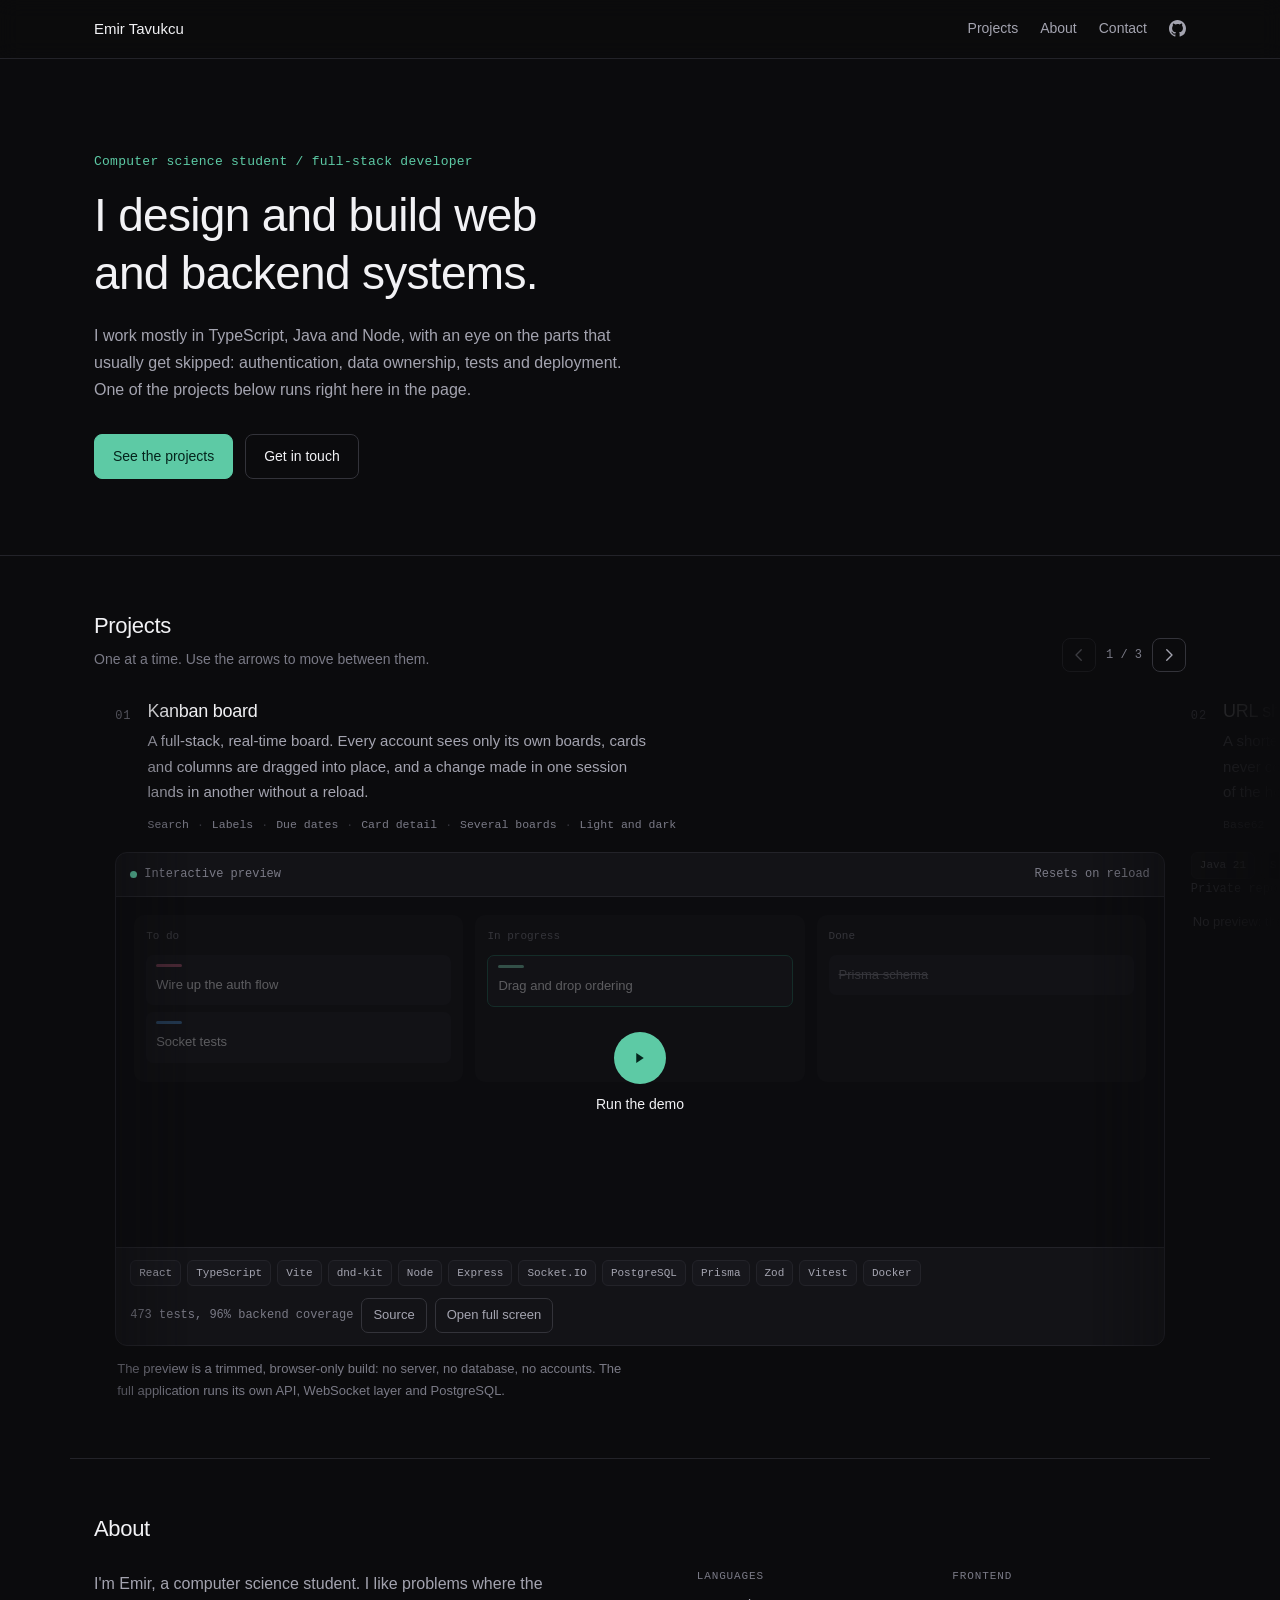
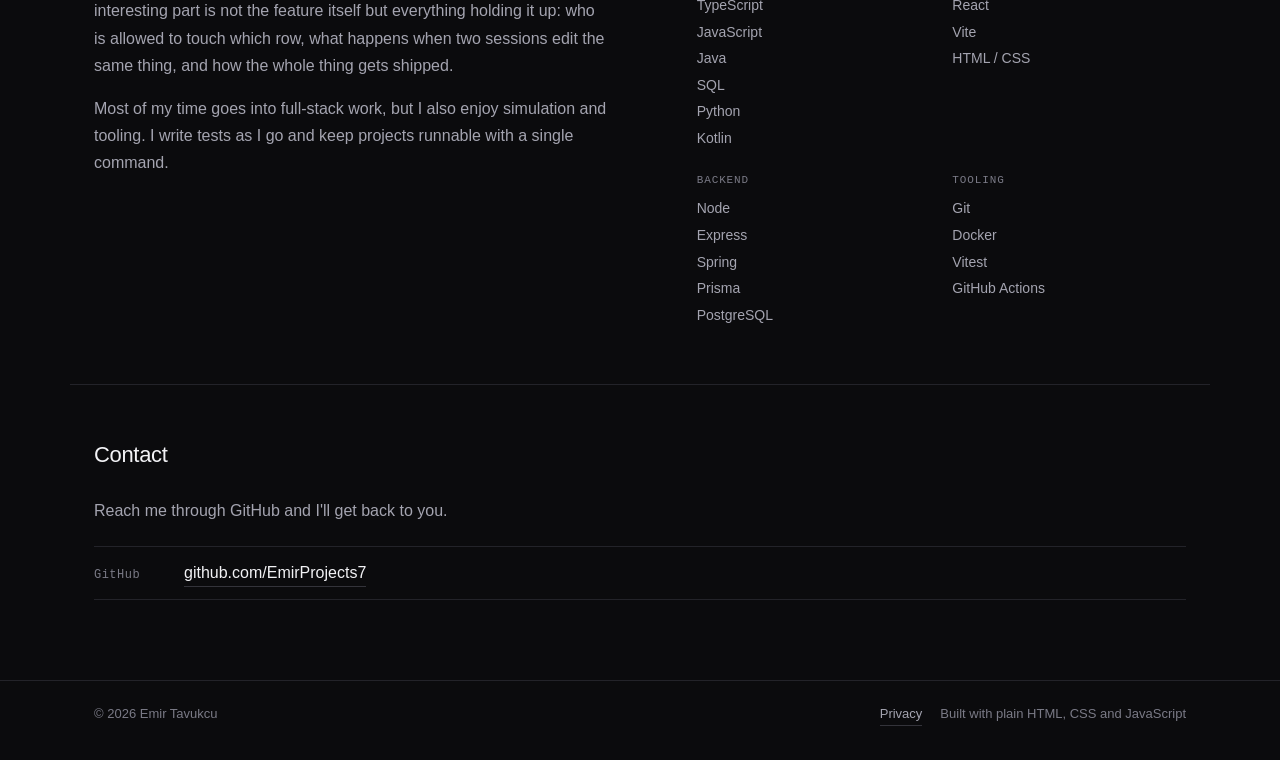
==== index.html @ f6d27134 "feat: put the kanban test figures on the panel Coverage is the kind of claim a reader can check agai" ====
<!DOCTYPE html>
<html lang="en">
<head>
<meta charset="utf-8">
<meta name="viewport" content="width=device-width, initial-scale=1">
<title>Emir Tavukcu: software developer</title>
<meta name="description" content="Computer science student and full-stack developer. Web, backend and systems work in TypeScript, Java and Node.">
<meta name="theme-color" content="#0b0b0d">
<meta property="og:title" content="Emir Tavukcu: software developer">
<meta property="og:description" content="Computer science student and full-stack developer. Projects you can try in the browser.">
<meta property="og:type" content="website">
<link rel="icon" href="data:image/svg+xml,<svg xmlns='http://www.w3.org/2000/svg' viewBox='0 0 100 100'><rect width='100' height='100' rx='20' fill='%230b0b0d'/><text y='68' x='50' text-anchor='middle' font-size='56' font-family='monospace' fill='%235dcaa5'>e</text></svg>">
<link rel="stylesheet" href="assets/css/style.css?v=19">
</head>
<body>

<a class="skip-link" href="#main">Skip to content</a>

<div class="glow" aria-hidden="true"></div>

<header class="site-header">
  <div class="wrap header-inner">
    <a class="brand" href="#top">Emir Tavukcu</a>
    <nav class="nav" aria-label="Primary">
      <a href="#projects">Projects</a>
      <a href="#about">About</a>
      <a href="#contact">Contact</a>
      <a class="nav-icon" href="https://github.com/EmirProjects7" target="_blank" rel="noopener" aria-label="GitHub profile">
        <svg viewBox="0 0 16 16" width="17" height="17" aria-hidden="true" fill="currentColor"><path d="M8 0C3.58 0 0 3.58 0 8c0 3.54 2.29 6.53 5.47 7.59.4.07.55-.17.55-.38 0-.19-.01-.82-.01-1.49-2.01.37-2.53-.49-2.69-.94-.09-.23-.48-.94-.82-1.13-.28-.15-.68-.52-.01-.53.63-.01 1.08.58 1.23.82.72 1.21 1.87.87 2.33.66.07-.52.28-.87.51-1.07-1.78-.2-3.64-.89-3.64-3.95 0-.87.31-1.59.82-2.15-.08-.2-.36-1.02.08-2.12 0 0 .67-.21 2.2.82a7.4 7.4 0 0 1 2-.27c.68 0 1.36.09 2 .27 1.53-1.04 2.2-.82 2.2-.82.44 1.1.16 1.92.08 2.12.51.56.82 1.27.82 2.15 0 3.07-1.87 3.75-3.65 3.95.29.25.54.73.54 1.48 0 1.07-.01 1.93-.01 2.2 0 .21.15.46.55.38A8.01 8.01 0 0 0 16 8c0-4.42-3.58-8-8-8Z"/></svg>
      </a>
    </nav>
  </div>
</header>

<main id="main">

  <section class="hero wrap" id="top">
    <p class="eyebrow">Computer science student / full-stack developer</p>
    <h1>I design and build web<br>and backend systems.</h1>
    <p class="lede">
      I work mostly in TypeScript, Java and Node, with an eye on the parts that
      usually get skipped: authentication, data ownership, tests and deployment.
      One of the projects below runs right here in the page.
    </p>
    <div class="hero-actions">
      <a class="btn btn-primary" href="#projects">See the projects</a>
      <a class="btn" href="#contact">Get in touch</a>
    </div>
  </section>

  <section class="section section-wide" id="projects" aria-labelledby="projects-title">
    <div class="wrap section-head deck-head">
      <div>
        <h2 id="projects-title">Projects</h2>
        <p class="section-note">One at a time. Use the arrows to move between them.</p>
      </div>
      <div class="deck-nav">
        <button class="deck-arrow" type="button" data-deck="prev" aria-label="Previous project" aria-controls="deck">
          <svg viewBox="0 0 24 24" width="18" height="18" fill="none" stroke="currentColor" stroke-width="1.8" stroke-linecap="round" stroke-linejoin="round" aria-hidden="true"><path d="M15 5 8 12l7 7"/></svg>
        </button>
        <span class="deck-count"><span data-deck-position>1</span> / <span data-deck-total>3</span></span>
        <button class="deck-arrow" type="button" data-deck="next" aria-label="Next project" aria-controls="deck">
          <svg viewBox="0 0 24 24" width="18" height="18" fill="none" stroke="currentColor" stroke-width="1.8" stroke-linecap="round" stroke-linejoin="round" aria-hidden="true"><path d="M9 5l7 7-7 7"/></svg>
        </button>
      </div>
    </div>

    <div class="deck" id="deck" tabindex="0" role="group" aria-label="Projects, one per panel">

    <article class="project" id="project-kanban">
      <header class="project-head">
        <span class="project-index">01</span>
        <div>
          <h3>Kanban board</h3>
          <p class="project-tagline">
            A full-stack, real-time board. Every account sees only its own boards,
            cards and columns are dragged into place, and a change made in one
            session lands in another without a reload.
          </p>
          <ul class="highlights">
            <li>Search</li><li>Labels</li><li>Due dates</li>
            <li>Card detail</li><li>Several boards</li><li>Light and dark</li>
          </ul>
        </div>
      </header>

      <div class="demo" data-demo data-src="demos/kanban/index.html" data-title="Kanban board demo">
        <div class="demo-bar">
          <span class="demo-status"><span class="dot"></span> Interactive preview</span>
          <span class="demo-hint">Resets on reload</span>
        </div>

        <div class="demo-stage">
          <!-- Poster: drawn in CSS, no image to download. Replaced by the iframe on play. -->
          <div class="poster" aria-hidden="true">
            <div class="poster-col">
              <span class="poster-label">To do</span>
              <span class="poster-card"><i class="tag tag-pink"></i>Wire up the auth flow</span>
              <span class="poster-card"><i class="tag tag-blue"></i>Socket tests</span>
            </div>
            <div class="poster-col">
              <span class="poster-label">In progress</span>
              <span class="poster-card is-active"><i class="tag tag-teal"></i>Drag and drop ordering</span>
            </div>
            <div class="poster-col">
              <span class="poster-label">Done</span>
              <span class="poster-card is-done">Prisma schema</span>
            </div>
          </div>

          <button class="play" type="button" data-play>
            <span class="play-icon" aria-hidden="true">
              <svg viewBox="0 0 24 24" width="18" height="18" fill="currentColor"><path d="M7 5.2 17 12 7 18.8Z"/></svg>
            </span>
            <span class="play-text">Run the demo</span>
          </button>
        </div>

        <footer class="project-foot">
          <ul class="stack" aria-label="Tech stack">
            <li>React</li><li>TypeScript</li><li>Vite</li><li>dnd-kit</li><li>Node</li><li>Express</li>
            <li>Socket.IO</li><li>PostgreSQL</li><li>Prisma</li><li>Zod</li><li>Vitest</li><li>Docker</li>
          </ul>
          <div class="links">
            <span class="measure">473 tests, 96% backend coverage</span>
            <a href="https://github.com/EmirProjects7/kanban-board-project" target="_blank" rel="noopener">Source</a>
            <a href="demos/kanban/index.html" target="_blank" rel="noopener">Open full screen</a>
          </div>
        </footer>
      </div>

      <p class="disclosure">
        The preview is a trimmed, browser-only build: no server, no database, no accounts.
        The full application runs its own API, WebSocket layer and PostgreSQL.
      </p>
    </article>

    <article class="project" id="project-shortener">
      <header class="project-head">
        <span class="project-index">02</span>
        <div>
          <h3>URL shortener</h3>
          <p class="project-tagline">
            A shortening service built around two problems: handing out short codes that
            never collide, and serving the redirect from cache so the database stays out
            of the hot path.
          </p>
          <ul class="highlights">
            <li>Base62 codes from a sequence</li><li>Redis read cache</li>
            <li>Click counters drained on a schedule</li><li>Flyway migrations</li>
          </ul>
        </div>
      </header>

      <div class="project-card">
        <ul class="stack" aria-label="Tech stack">
          <li>Java 21</li><li>Spring Boot</li><li>PostgreSQL</li><li>Redis</li>
          <li>Flyway</li><li>Gradle</li><li>JUnit 5</li><li>Docker Compose</li>
        </ul>
        <div class="links"><span class="private">Private repo</span></div>
      </div>

      <p class="disclosure">
        No preview: the service is a backend, and a redirect needs a server to answer it.
      </p>
    </article>

    <article class="project" id="project-railsim">
      <header class="project-head">
        <span class="project-index">03</span>
        <div>
          <h3>RailSim</h3>
          <p class="project-tagline">
            A longitudinal train dynamics simulator. It records telemetry as a run
            unfolds, turns it into analytics afterwards, and carries an agent layer
            driven by a language model running locally.
          </p>
          <ul class="highlights">
            <li>Telemetry recording</li><li>Run analytics</li><li>Local LLM agent layer</li>
          </ul>
        </div>
      </header>

      <div class="project-card">
        <ul class="stack" aria-label="Tech stack">
          <li>Python</li><li>uv</li><li>Simulation</li><li>Telemetry</li><li>Local LLM</li>
        </ul>
        <div class="links"><span class="private">Private repo</span></div>
      </div>

      <p class="disclosure">
        No preview: the simulation runs as a desktop process, not in a browser tab.
      </p>
    </article>

    </div>
  </section>

  <section class="section wrap" id="about" aria-labelledby="about-title">
    <div class="section-head">
      <h2 id="about-title">About</h2>
    </div>
    <div class="about-grid">
      <div class="prose">
        <p>
          I'm Emir, a computer science student. I like problems where the interesting
          part is not the feature itself but everything holding it up: who is allowed
          to touch which row, what happens when two sessions edit the same thing, and
          how the whole thing gets shipped.
        </p>
        <p>
          Most of my time goes into full-stack work, but I also enjoy simulation and
          tooling. I write tests as I go and keep projects runnable with a single command.
        </p>
      </div>
      <div class="skills">
        <div class="skill-group">
          <h3>Languages</h3>
          <ul><li>TypeScript</li><li>JavaScript</li><li>Java</li><li>SQL</li><li>Python</li><li>Kotlin</li></ul>
        </div>
        <div class="skill-group">
          <h3>Frontend</h3>
          <ul><li>React</li><li>Vite</li><li>HTML / CSS</li></ul>
        </div>
        <div class="skill-group">
          <h3>Backend</h3>
          <ul><li>Node</li><li>Express</li><li>Spring</li><li>Prisma</li><li>PostgreSQL</li></ul>
        </div>
        <div class="skill-group">
          <h3>Tooling</h3>
          <ul><li>Git</li><li>Docker</li><li>Vitest</li><li>GitHub Actions</li></ul>
        </div>
      </div>
    </div>
  </section>

  <section class="section wrap" id="contact" aria-labelledby="contact-title">
    <div class="section-head">
      <h2 id="contact-title">Contact</h2>
    </div>
    <p class="lede">Reach me through GitHub and I'll get back to you.</p>
    <ul class="contact-list">
      <li><span class="contact-key">GitHub</span><a href="https://github.com/EmirProjects7" target="_blank" rel="noopener">github.com/EmirProjects7</a></li>
    </ul>
  </section>

</main>

<footer class="site-footer">
  <div class="wrap footer-inner">
    <span>© <span data-year>2026</span> Emir Tavukcu</span>
    <span class="footer-links">
      <a href="privacy.html">Privacy</a>
      <span>Built with plain HTML, CSS and JavaScript</span>
    </span>
  </div>
</footer>

<script src="assets/js/main.js?v=19" defer></script>
</body>
</html>
---- assets/css/style.css ----
:root {
  --bg: #0b0b0d;
  --surface: #131317;
  --surface-2: #17171c;
  --raised: #1f1f26;
  --border: #232329;
  --border-strong: #33333a;
  --text: #f2f2f5;
  --text-dim: #a4a4b0;
  --text-muted: #7a7a86;
  --accent: #5dcaa5;
  --accent-dim: #0f6e56;
  --font: ui-sans-serif, -apple-system, "Segoe UI", Roboto, Helvetica, Arial, sans-serif;
  --mono: ui-monospace, SFMono-Regular, "SF Mono", Menlo, Consolas, monospace;
  --wrap: 1140px;
  --radius: 12px;
}

*, *::before, *::after { box-sizing: border-box; }

html { scroll-behavior: smooth; }
@media (prefers-reduced-motion: reduce) {
  html { scroll-behavior: auto; }
  * { transition: none !important; animation: none !important; }
}

body {
  margin: 0;
  background: var(--bg);
  color: var(--text);
  font-family: var(--font);
  font-size: 16px;
  line-height: 1.7;
  -webkit-font-smoothing: antialiased;
}

a { color: inherit; }

/* A faint lift in the surface under the pointer. Nearly colourless and low
   contrast on purpose: it should register as light in the room rather than as
   a coloured spot chasing the cursor. It sits behind everything and takes no
   clicks, so it can only ever be decoration. */

.glow {
  position: fixed; inset: 0; z-index: -1; pointer-events: none;
  opacity: 0; transition: opacity .5s ease-out;
  background:
    radial-gradient(
      120px circle at var(--glow-x, 50%) var(--glow-y, 40%),
      rgba(214, 240, 232, 0.045),
      transparent 68%
    ),
    radial-gradient(
      340px circle at var(--glow-x, 50%) var(--glow-y, 40%),
      rgba(93, 202, 165, 0.030),
      transparent 70%
    );
}
.glow.is-lit { opacity: 1; }

h1, h2, h3 { font-weight: 500; line-height: 1.25; margin: 0; letter-spacing: -0.015em; }

.wrap { width: 100%; max-width: var(--wrap); margin: 0 auto; padding: 0 24px; }

.skip-link {
  position: absolute; left: -9999px; top: 0;
  background: var(--accent); color: #04241c; padding: 10px 16px; z-index: 10;
}
.skip-link:focus { left: 12px; top: 12px; }

:focus-visible { outline: 2px solid var(--accent); outline-offset: 3px; border-radius: 4px; }

/* Header */

.site-header {
  position: sticky; top: 0; z-index: 5;
  background: rgba(11, 11, 13, 0.82);
  backdrop-filter: blur(10px);
  border-bottom: 1px solid var(--border);
}
.header-inner { display: flex; align-items: center; justify-content: space-between; height: 58px; }
.brand { font-size: 15px; font-weight: 500; text-decoration: none; }
.nav { display: flex; align-items: center; gap: 22px; }
.nav a { font-size: 14px; color: var(--text-dim); text-decoration: none; transition: color .15s; }
.nav a:hover { color: var(--text); }
.nav-icon { display: inline-flex; color: var(--text-dim); }
.nav-icon:hover { color: var(--accent); }

/* Hero */

.hero { padding: 92px 24px 76px; }
.eyebrow {
  margin: 0 0 14px; font-family: var(--mono); font-size: 13px;
  letter-spacing: 0.02em; color: var(--accent);
}
.hero h1 { font-size: clamp(30px, 5.2vw, 46px); margin-bottom: 20px; }
.lede { margin: 0; max-width: 60ch; color: var(--text-dim); font-size: 16px; }
.hero-actions { display: flex; flex-wrap: wrap; gap: 12px; margin-top: 30px; }

.btn {
  display: inline-block; padding: 10px 18px; border-radius: 8px;
  border: 1px solid var(--border-strong); color: var(--text);
  font-size: 14px; text-decoration: none; transition: border-color .15s, background .15s;
}
.btn:hover { border-color: var(--accent); }
.btn-primary { background: var(--accent); border-color: var(--accent); color: #04241c; font-weight: 500; }
.btn-primary:hover { background: #6fd8b4; border-color: #6fd8b4; }

/* Sections */

.section { padding: 56px 24px; border-top: 1px solid var(--border); }
.section-head { margin-bottom: 28px; }
.section-head h2 { font-size: 22px; }
.section-note { margin: 8px 0 0; color: var(--text-muted); font-size: 14px; max-width: 60ch; }

/* Projects, one panel at a time */

.deck-head { display: flex; align-items: flex-end; justify-content: space-between; gap: 20px; }
.deck-nav { display: flex; align-items: center; gap: 10px; flex-shrink: 0; }
.deck-count { font-family: var(--mono); font-size: 12px; color: var(--text-muted); }
.deck-arrow {
  display: grid; place-items: center; width: 34px; height: 34px;
  background: transparent; color: var(--text-dim);
  border: 1px solid var(--border-strong); border-radius: 8px; cursor: pointer;
  transition: color .15s, border-color .15s, opacity .15s;
}
.deck-arrow:hover:not(:disabled) { color: var(--text); border-color: var(--accent); }
.deck-arrow:disabled { opacity: 0.32; cursor: default; }

/* The neighbours stay on screen, dimmed, so it reads as a row you are standing
   in the middle of. The row scrolls on its own for touch and trackpad; the
   arrows and a click on a neighbour are shortcuts on top of that. */

/* The row runs the full width of the window while the middle panel keeps the
   width the rest of the page uses. That way the neighbours get the space either
   side of the text column instead of taking it from the panel in the middle. */

.section-wide { padding-inline: 0; }

.deck {
  --panel: min(1092px, 82vw);

  display: flex; gap: 26px; align-items: stretch;
  padding-inline: calc((100% - var(--panel)) / 2);
  overflow-x: auto; overscroll-behavior-x: contain;
  scrollbar-width: none;

  /* Cut off by a fade rather than by an edge, so a neighbour is readable where
     it meets the middle panel and has thinned to nothing by the time it reaches
     the side of the window. */
  -webkit-mask-image: linear-gradient(to right, transparent 0, #000 15%, #000 85%, transparent 100%);
  mask-image: linear-gradient(to right, transparent 0, #000 15%, #000 85%, transparent 100%);
}
.deck::-webkit-scrollbar { display: none; }

/* A panel is sized off the viewport so a whole project, heading and footnote
   included, lands on screen at once. Everything inside it shares that height,
   and the demo takes whatever the text leaves. */

.project {
  flex: 0 0 var(--panel);
  display: flex; flex-direction: column;
  /* A floor rather than a fixed height: the panel still fills the window on a
     normal screen, but a crowded footer pushes it taller instead of spilling
     out of a box that cannot grow. */
  min-height: clamp(420px, 78vh, 820px);
  opacity: 0.4; cursor: pointer;
  transition: opacity .25s;
}
.project.is-active { opacity: 1; cursor: default; }

/* A dimmed panel is a target, not a control surface: swallow what is inside it
   so one click brings it to the middle instead of pressing something on it. */
.project:not(.is-active) * { pointer-events: none; }

/* Project */

.project-head { display: flex; gap: 16px; margin-bottom: 18px; }
.project-index {
  font-family: var(--mono); font-size: 12px; color: var(--text-muted);
  padding-top: 6px; letter-spacing: 0.08em;
}
.project-head h3 { font-size: 18px; }
.project-tagline { margin: 6px 0 0; color: var(--text-dim); font-size: 15px; max-width: 62ch; }

/* What the project can do, in the fewest words that still mean something. Kept
   on one line where it fits, so it costs the panel almost no height. */

.highlights {
  display: flex; flex-wrap: wrap; align-items: baseline;
  list-style: none; margin: 10px 0 0; padding: 0;
  font-family: var(--mono); font-size: 11.5px; color: var(--text-muted);
}
.highlights li + li::before { content: "·"; margin: 0 8px; color: var(--border-strong); }

.demo {
  flex: 1; min-height: 0;
  display: flex; flex-direction: column;
  background: var(--surface); border: 1px solid var(--border);
  border-radius: var(--radius); overflow: hidden;
}
.demo-bar {
  display: flex; align-items: center; justify-content: space-between;
  padding: 11px 14px; border-bottom: 1px solid var(--border);
  font-family: var(--mono); font-size: 12px; color: var(--text-muted);
}
.demo-status { display: inline-flex; align-items: center; gap: 7px; }
.dot { width: 7px; height: 7px; border-radius: 50%; background: var(--accent); display: inline-block; }

.demo-reset {
  font-family: var(--mono); font-size: 12px; color: var(--text-dim);
  background: transparent; border: 1px solid var(--border-strong);
  border-radius: 6px; padding: 3px 10px; cursor: pointer;
  transition: color .15s, border-color .15s;
}
.demo-reset:hover { color: var(--text); border-color: var(--accent); }

.demo-stage { position: relative; flex: 1; min-height: 0; background: #0f0f12; }
.demo-stage iframe { display: block; width: 100%; height: 100%; border: 0; background: #0f0f12; }

/* Poster: a CSS drawing of the demo, shown until the user presses play */

.poster {
  display: grid; grid-template-columns: repeat(3, minmax(0, 1fr));
  gap: 12px; padding: 18px; filter: saturate(0.7);
  height: 100%; align-content: start; overflow: hidden;
}
.poster-col { background: var(--surface-2); border-radius: 10px; padding: 12px; }
.poster-label {
  display: block; font-family: var(--mono); font-size: 11px;
  color: var(--text-muted); margin-bottom: 10px;
}
.poster-card {
  display: block; background: var(--raised); border-radius: 7px;
  padding: 9px 10px; font-size: 13px; color: #e3e3e8; margin-bottom: 7px;
}
.poster-card.is-active { border: 1px solid var(--accent-dim); }
.poster-card.is-done { color: var(--text-muted); text-decoration: line-through; }
.tag { display: block; width: 26px; height: 3px; border-radius: 2px; margin-bottom: 7px; }
.tag-pink { background: #d4537e; }
.tag-blue { background: #378add; }
.tag-teal { background: var(--accent); }

.play {
  position: absolute; inset: 0; width: 100%;
  display: flex; flex-direction: column; align-items: center; justify-content: center; gap: 12px;
  background: rgba(11, 11, 13, 0.62);
  border: 0; cursor: pointer; color: var(--text);
  font-family: inherit; font-size: 14px;
  transition: background .15s;
}
.play:hover { background: rgba(11, 11, 13, 0.48); }
.play-icon {
  display: grid; place-items: center; width: 52px; height: 52px;
  border-radius: 50%; background: var(--accent); color: #04241c;
}
.play:hover .play-icon { background: #6fd8b4; }
.play-text { font-weight: 500; }

.project-foot {
  display: flex; flex-wrap: wrap; align-items: center; justify-content: space-between;
  gap: 12px; padding: 12px 14px; border-top: 1px solid var(--border);
}
.stack { display: flex; flex-wrap: wrap; gap: 6px; list-style: none; margin: 0; padding: 0; }
.stack li {
  font-family: var(--mono); font-size: 11px; color: var(--text-dim);
  background: var(--surface-2); border: 1px solid var(--border);
  border-radius: 6px; padding: 3px 8px;
}
.links { display: flex; gap: 8px; }
.links a {
  font-size: 13px; text-decoration: none; color: var(--text-dim);
  border: 1px solid var(--border-strong); border-radius: 7px; padding: 5px 11px;
  transition: color .15s, border-color .15s;
}
.links a:hover { color: var(--text); border-color: var(--accent); }
.private { font-family: var(--mono); font-size: 12px; color: var(--text-muted); }
.measure { font-family: var(--mono); font-size: 12px; color: var(--text-muted); align-self: center; }

.disclosure { margin: 12px 2px 0; font-size: 13px; color: var(--text-muted); max-width: 70ch; }
.more-soon { margin: 40px 0 0; font-size: 14px; color: var(--text-muted); }

/* About */

.about-grid { display: grid; grid-template-columns: minmax(0, 1.15fr) minmax(0, 1fr); gap: 40px; }
.prose p { margin: 0 0 16px; color: var(--text-dim); max-width: 58ch; }
.prose p:last-child { margin-bottom: 0; }
.skills { display: grid; grid-template-columns: repeat(2, minmax(0, 1fr)); gap: 22px; }
.skill-group h3 {
  font-family: var(--mono); font-size: 11px; letter-spacing: 0.08em;
  text-transform: uppercase; color: var(--text-muted); margin-bottom: 8px;
}
.skill-group ul { list-style: none; margin: 0; padding: 0; }
.skill-group li { font-size: 14px; color: var(--text-dim); line-height: 1.9; }

/* Contact */

.contact-list { list-style: none; margin: 22px 0 0; padding: 0; }
.contact-list li {
  display: flex; gap: 16px; align-items: baseline;
  padding: 12px 0; border-top: 1px solid var(--border);
}
.contact-list li:last-child { border-bottom: 1px solid var(--border); }
.contact-key {
  font-family: var(--mono); font-size: 12px; color: var(--text-muted);
  min-width: 74px; letter-spacing: 0.04em;
}
.contact-list a { color: var(--text); text-decoration: none; border-bottom: 1px solid var(--border-strong); }
.contact-list a:hover { border-color: var(--accent); color: var(--accent); }

/* Privacy page */

.legal { border-top: 0; }
.legal h1 { font-size: 26px; margin-bottom: 22px; }
.legal p { max-width: 68ch; color: var(--text-dim); margin: 0 0 18px; }
.legal a { color: var(--text); text-decoration: none; border-bottom: 1px solid var(--border-strong); }
.legal a:hover { color: var(--accent); border-color: var(--accent); }
.legal .btn { border-bottom-width: 1px; }
.legal .btn:hover { color: var(--text); }

/* Footer */

.footer-links { display: flex; flex-wrap: wrap; gap: 18px; align-items: baseline; }
.footer-links a { color: var(--text-dim); text-decoration: none; border-bottom: 1px solid var(--border-strong); }
.footer-links a:hover { color: var(--accent); border-color: var(--accent); }

.site-footer { border-top: 1px solid var(--border); margin-top: 24px; }
.footer-inner {
  display: flex; flex-wrap: wrap; gap: 8px; justify-content: space-between;
  padding-top: 22px; padding-bottom: 34px;
  font-size: 13px; color: var(--text-muted);
}

@media (max-width: 720px) {
  .hero { padding-top: 64px; padding-bottom: 56px; }
  .nav { gap: 16px; }
  .nav a { font-size: 13px; }
  .about-grid { grid-template-columns: minmax(0, 1fr); gap: 30px; }
  .poster { grid-template-columns: minmax(0, 1fr); }
  .poster-col:nth-child(n + 3) { display: none; }
  .demo-stage iframe { height: 560px; }
  .project-foot { flex-direction: column; align-items: flex-start; }
}
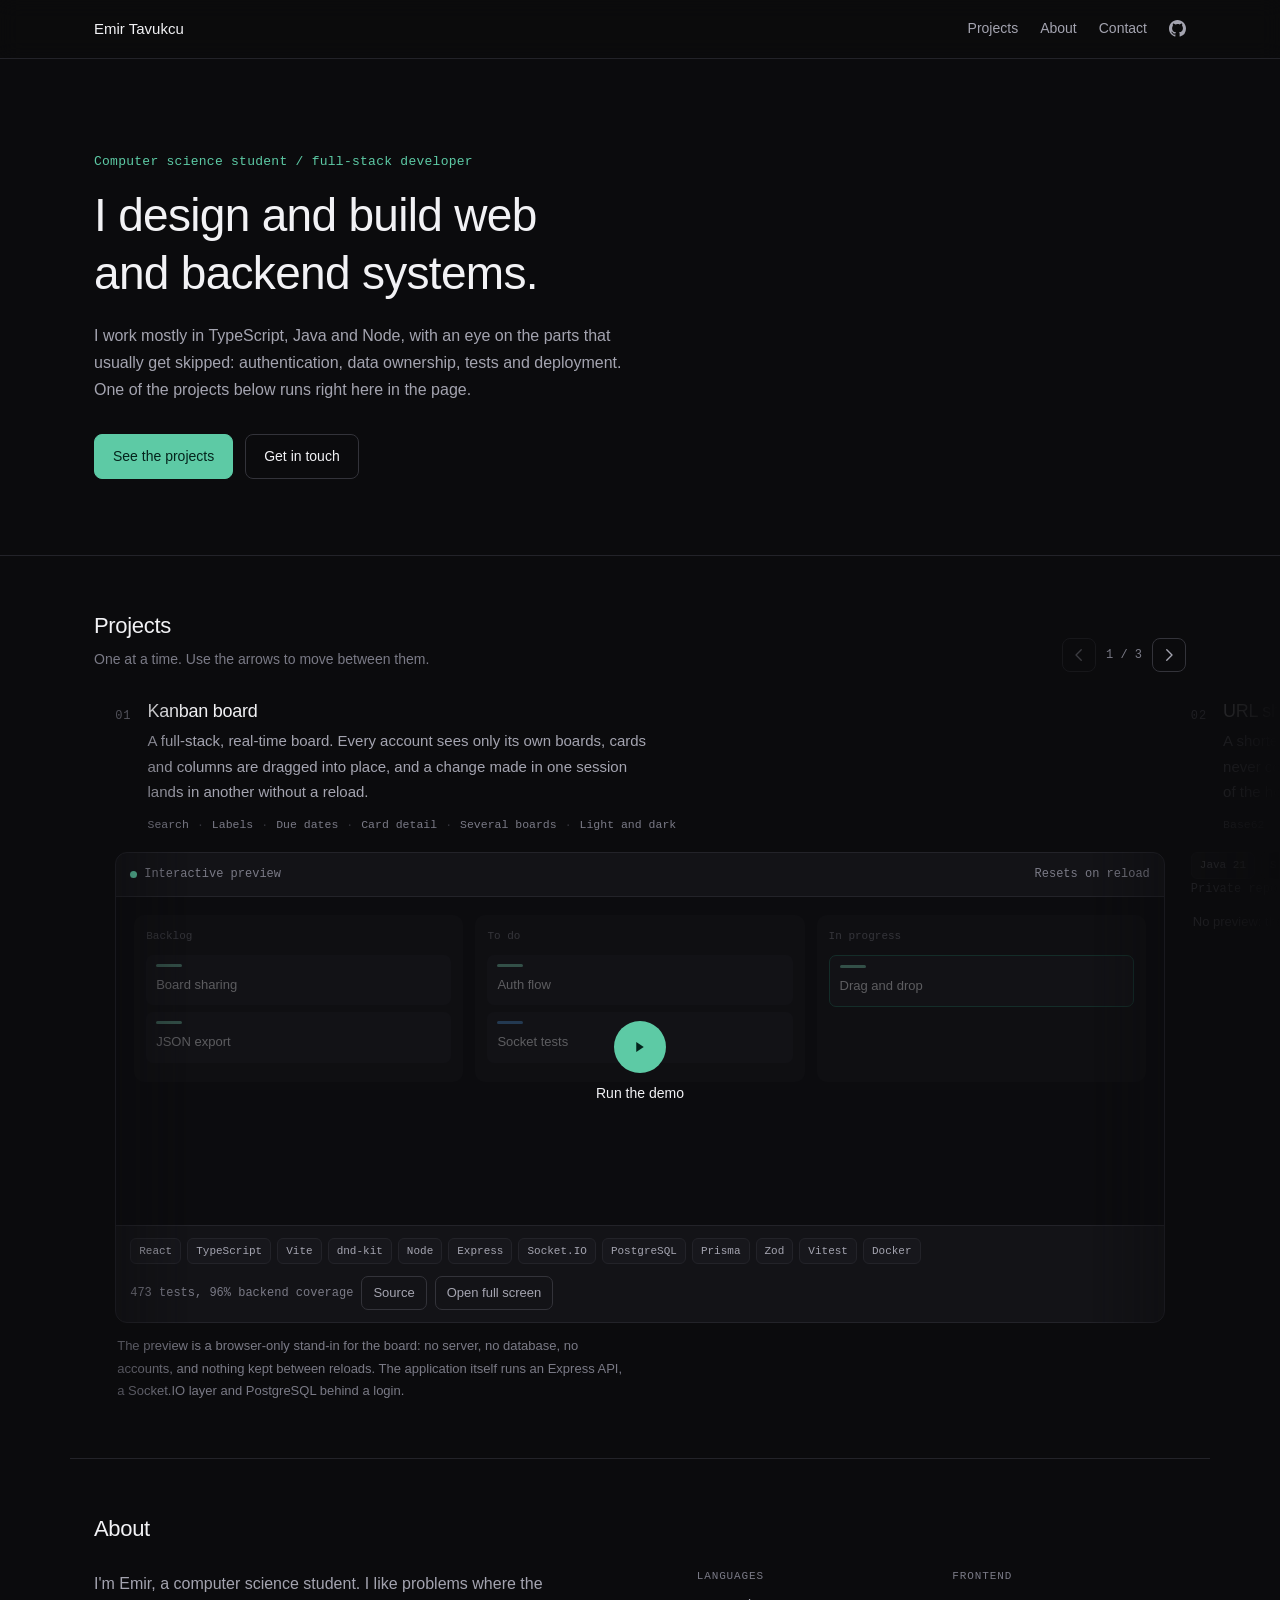
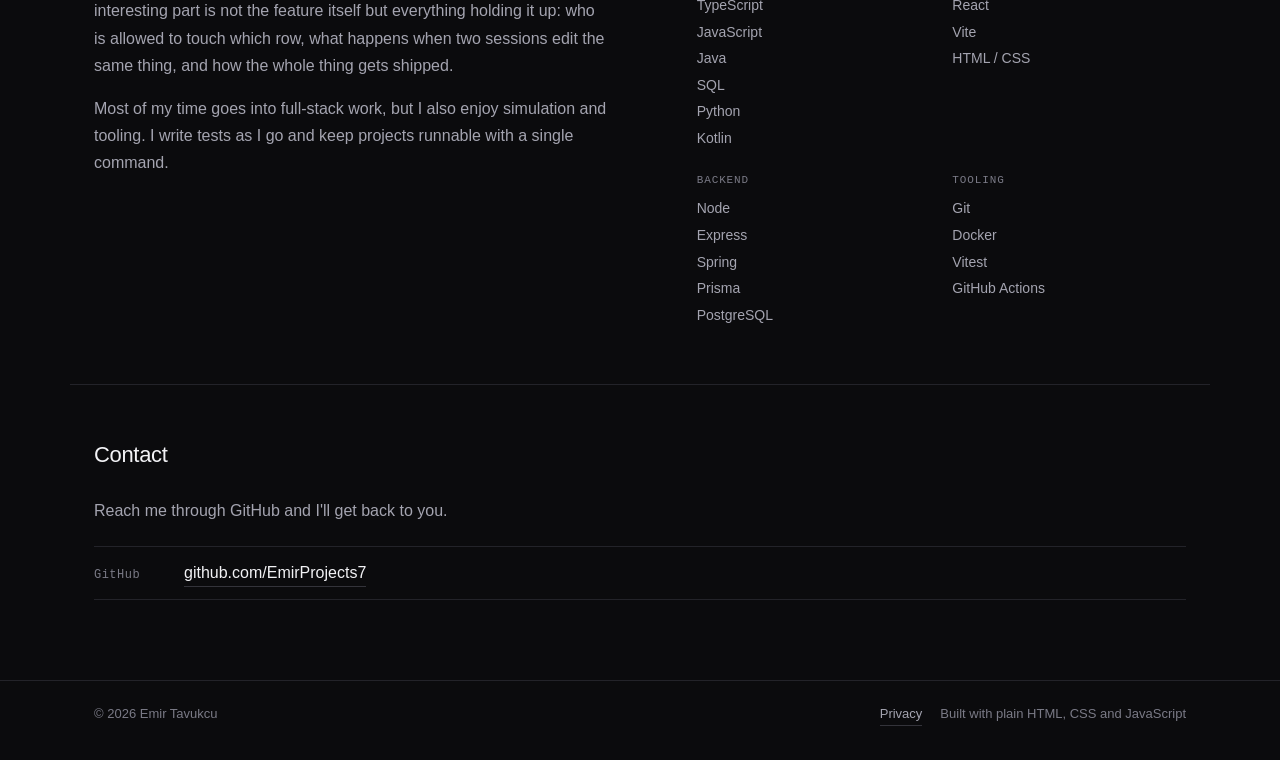
==== commit 08821623: "feat: make the still frame match the board behind it The poster showed columns the preview does not " ====
--- a/index.html
+++ b/index.html
@@ -10,7 +10,7 @@
 <meta property="og:description" content="Computer science student and full-stack developer. Projects you can try in the browser.">
 <meta property="og:type" content="website">
 <link rel="icon" href="data:image/svg+xml,<svg xmlns='http://www.w3.org/2000/svg' viewBox='0 0 100 100'><rect width='100' height='100' rx='20' fill='%230b0b0d'/><text y='68' x='50' text-anchor='middle' font-size='56' font-family='monospace' fill='%235dcaa5'>e</text></svg>">
-<link rel="stylesheet" href="assets/css/style.css?v=19">
+<link rel="stylesheet" href="assets/css/style.css?v=20">
 </head>
 <body>
 
@@ -94,17 +94,18 @@
           <!-- Poster: drawn in CSS, no image to download. Replaced by the iframe on play. -->
           <div class="poster" aria-hidden="true">
             <div class="poster-col">
+              <span class="poster-label">Backlog</span>
+              <span class="poster-card"><i class="tag tag-teal"></i>Board sharing</span>
+              <span class="poster-card"><i class="tag tag-teal"></i>JSON export</span>
+            </div>
+            <div class="poster-col">
               <span class="poster-label">To do</span>
-              <span class="poster-card"><i class="tag tag-pink"></i>Wire up the auth flow</span>
+              <span class="poster-card"><i class="tag tag-teal"></i>Auth flow</span>
               <span class="poster-card"><i class="tag tag-blue"></i>Socket tests</span>
             </div>
             <div class="poster-col">
               <span class="poster-label">In progress</span>
-              <span class="poster-card is-active"><i class="tag tag-teal"></i>Drag and drop ordering</span>
-            </div>
-            <div class="poster-col">
-              <span class="poster-label">Done</span>
-              <span class="poster-card is-done">Prisma schema</span>
+              <span class="poster-card is-active"><i class="tag tag-teal"></i>Drag and drop</span>
             </div>
           </div>
 
@@ -130,8 +131,9 @@
       </div>
 
       <p class="disclosure">
-        The preview is a trimmed, browser-only build: no server, no database, no accounts.
-        The full application runs its own API, WebSocket layer and PostgreSQL.
+        The preview is a browser-only stand-in for the board: no server, no database,
+        no accounts, and nothing kept between reloads. The application itself runs an
+        Express API, a Socket.IO layer and PostgreSQL behind a login.
       </p>
     </article>
 
@@ -256,6 +258,6 @@
   </div>
 </footer>
 
-<script src="assets/js/main.js?v=19" defer></script>
+<script src="assets/js/main.js?v=20" defer></script>
 </body>
 </html>
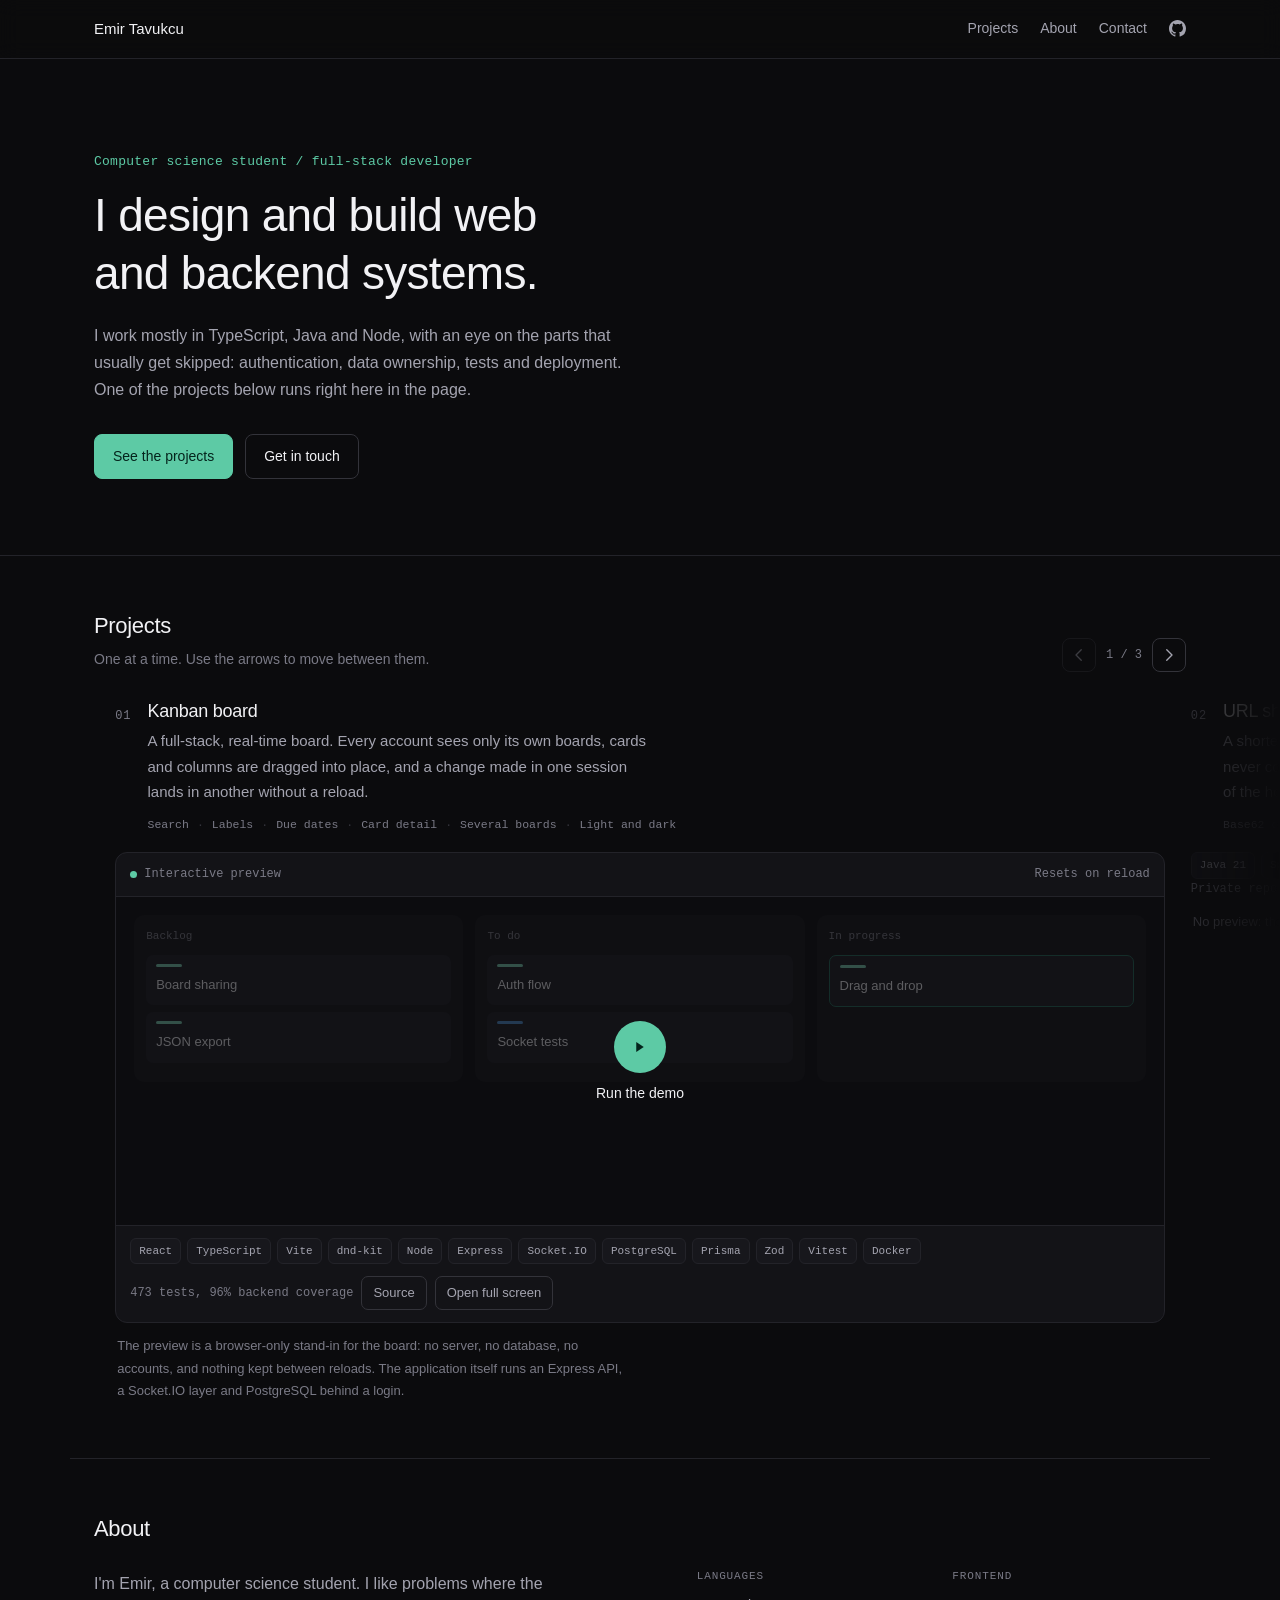
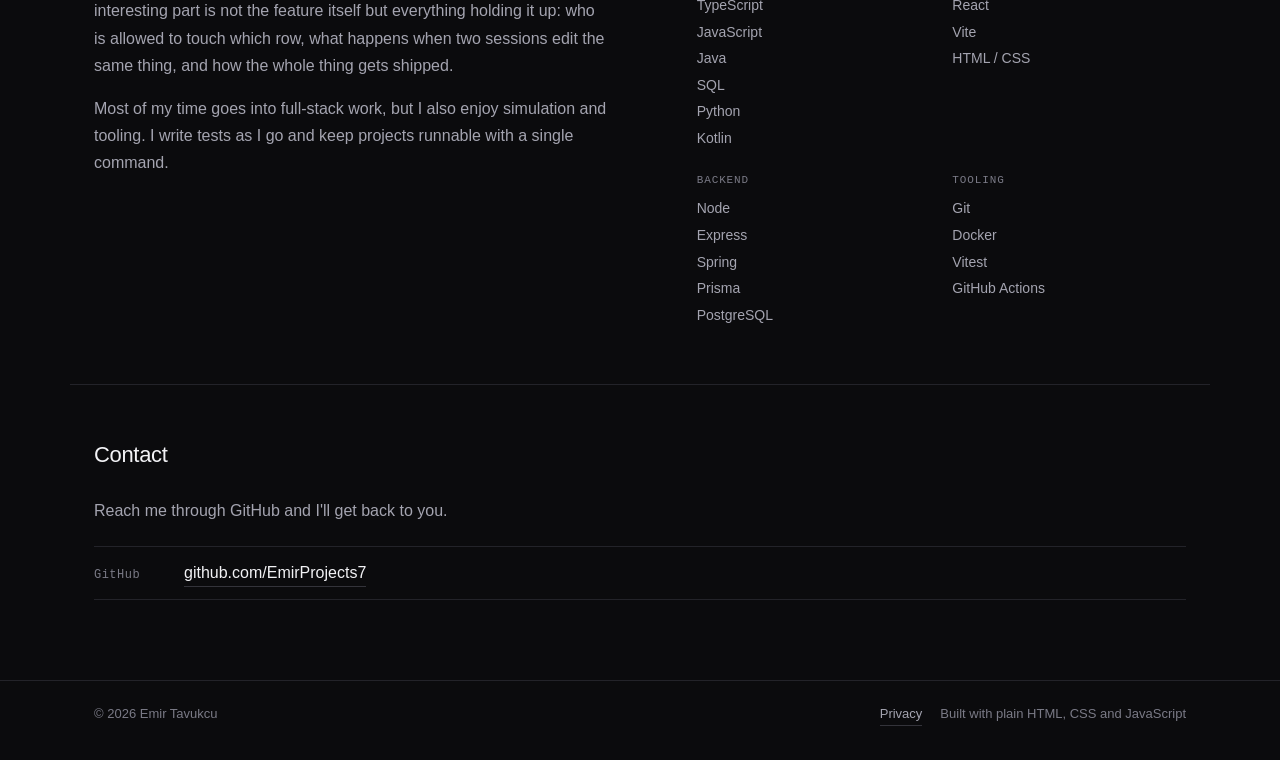
==== commit f712733f: "fix: stop the edge fade from dimming the middle panel The fade ran to a fixed 15% of the row, which " ====
--- a/index.html
+++ b/index.html
@@ -10,7 +10,7 @@
 <meta property="og:description" content="Computer science student and full-stack developer. Projects you can try in the browser.">
 <meta property="og:type" content="website">
 <link rel="icon" href="data:image/svg+xml,<svg xmlns='http://www.w3.org/2000/svg' viewBox='0 0 100 100'><rect width='100' height='100' rx='20' fill='%230b0b0d'/><text y='68' x='50' text-anchor='middle' font-size='56' font-family='monospace' fill='%235dcaa5'>e</text></svg>">
-<link rel="stylesheet" href="assets/css/style.css?v=20">
+<link rel="stylesheet" href="assets/css/style.css?v=21">
 </head>
 <body>
 
@@ -258,6 +258,6 @@
   </div>
 </footer>
 
-<script src="assets/js/main.js?v=20" defer></script>
+<script src="assets/js/main.js?v=21" defer></script>
 </body>
 </html>
--- a/assets/css/style.css
+++ b/assets/css/style.css
@@ -145,11 +145,12 @@
   overflow-x: auto; overscroll-behavior-x: contain;
   scrollbar-width: none;
 
-  /* Cut off by a fade rather than by an edge, so a neighbour is readable where
-     it meets the middle panel and has thinned to nothing by the time it reaches
-     the side of the window. */
-  -webkit-mask-image: linear-gradient(to right, transparent 0, #000 15%, #000 85%, transparent 100%);
-  mask-image: linear-gradient(to right, transparent 0, #000 15%, #000 85%, transparent 100%);
+  /* The fade covers the margins and stops exactly where the middle panel starts,
+     so a neighbour thins out towards the window edge while the panel in the
+     middle is never dimmed by it. */
+  --fade: calc((100% - var(--panel)) / 2);
+  -webkit-mask-image: linear-gradient(to right, transparent 0, #000 var(--fade), #000 calc(100% - var(--fade)), transparent 100%);
+  mask-image: linear-gradient(to right, transparent 0, #000 var(--fade), #000 calc(100% - var(--fade)), transparent 100%);
 }
 .deck::-webkit-scrollbar { display: none; }
 
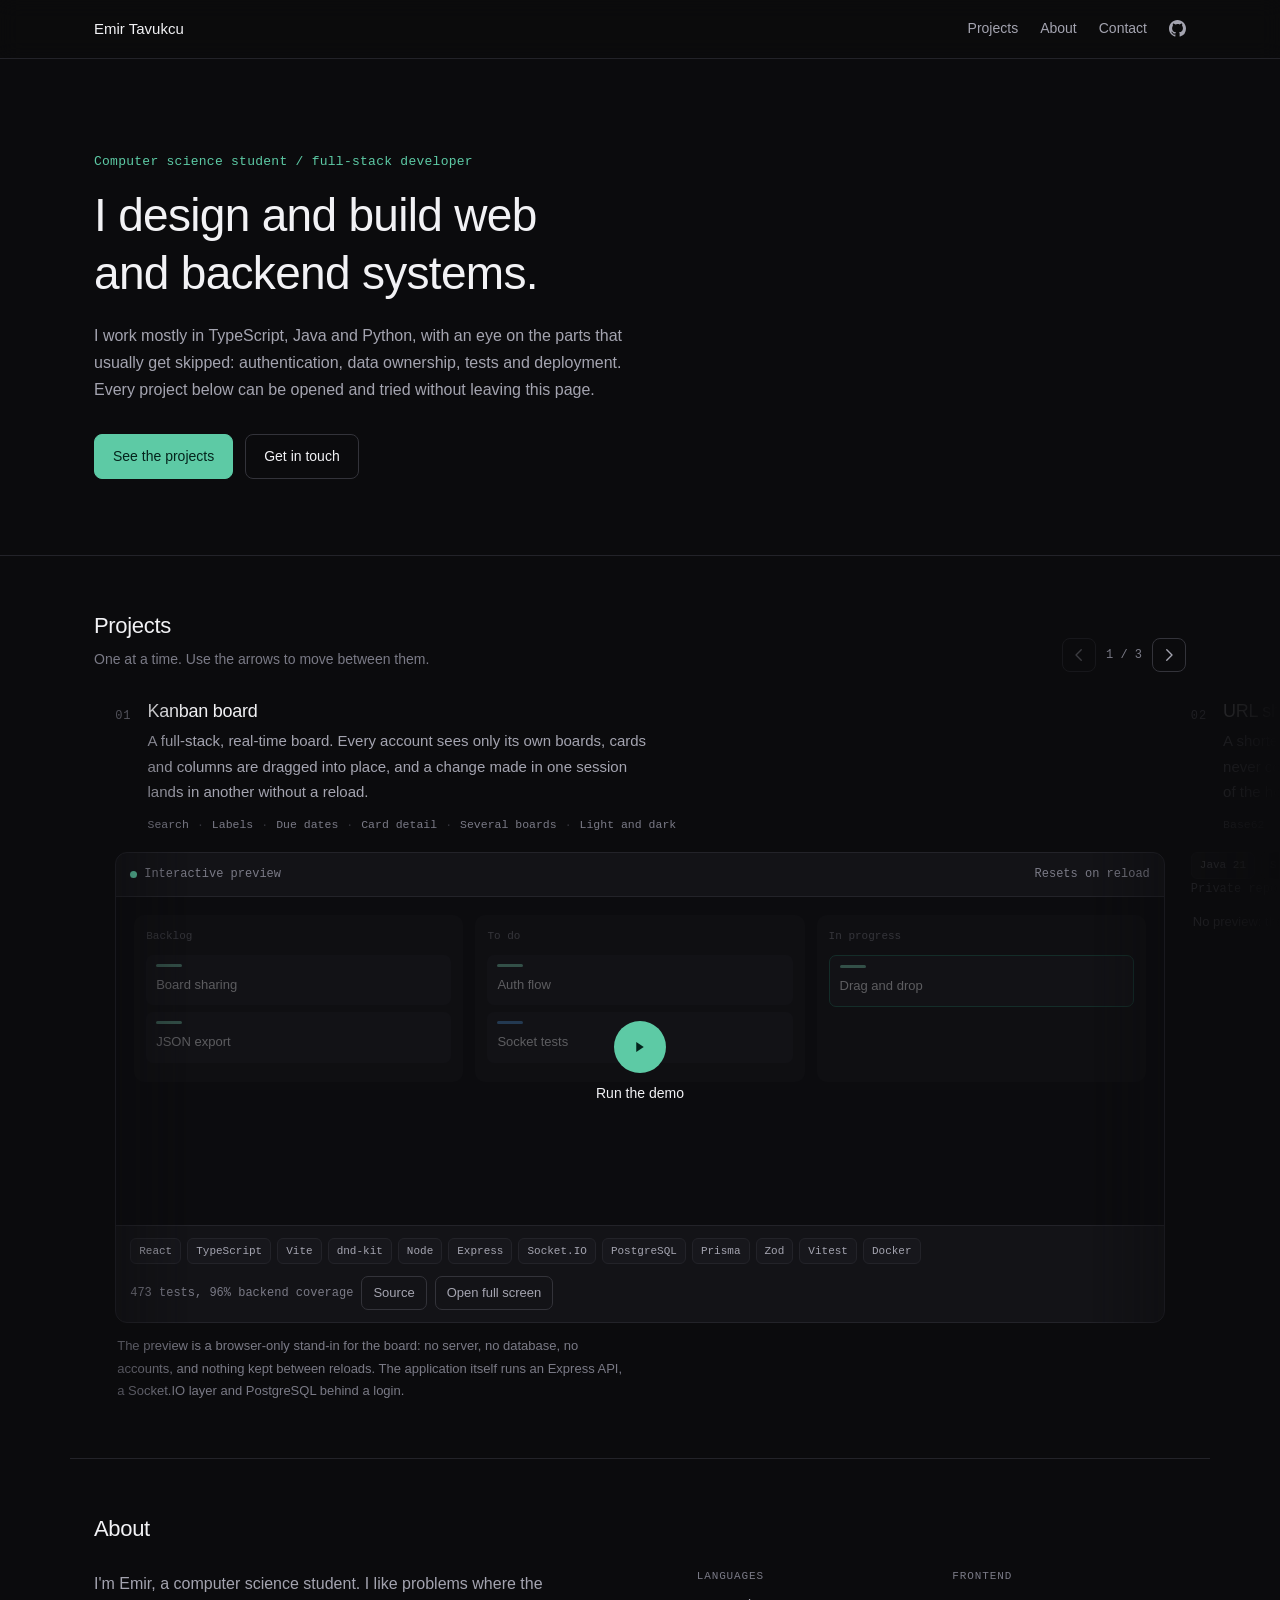
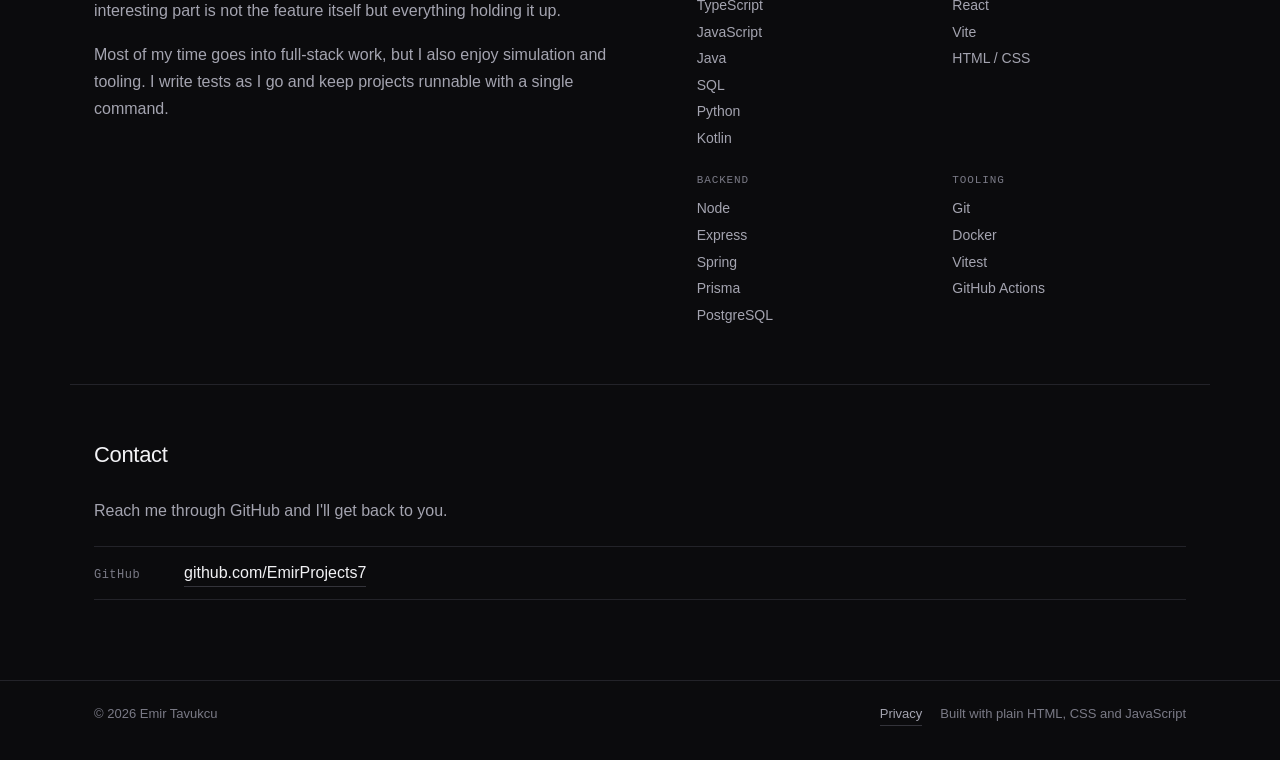
==== commit 8f101456: "fix: pin the pointer light to the cursor and let it fall on the page Easing the light towards the po" ====
--- a/index.html
+++ b/index.html
@@ -4,7 +4,7 @@
 <meta charset="utf-8">
 <meta name="viewport" content="width=device-width, initial-scale=1">
 <title>Emir Tavukcu: software developer</title>
-<meta name="description" content="Computer science student and full-stack developer. Web, backend and systems work in TypeScript, Java and Node.">
+<meta name="description" content="Computer science student and full-stack developer. Web, backend and systems work in TypeScript, Java and Python.">
 <meta name="theme-color" content="#0b0b0d">
 <meta property="og:title" content="Emir Tavukcu: software developer">
 <meta property="og:description" content="Computer science student and full-stack developer. Projects you can try in the browser.">
@@ -38,9 +38,9 @@
     <p class="eyebrow">Computer science student / full-stack developer</p>
     <h1>I design and build web<br>and backend systems.</h1>
     <p class="lede">
-      I work mostly in TypeScript, Java and Node, with an eye on the parts that
+      I work mostly in TypeScript, Java and Python, with an eye on the parts that
       usually get skipped: authentication, data ownership, tests and deployment.
-      One of the projects below runs right here in the page.
+      Every project below can be opened and tried without leaving this page.
     </p>
     <div class="hero-actions">
       <a class="btn btn-primary" href="#projects">See the projects</a>
@@ -206,9 +206,7 @@
       <div class="prose">
         <p>
           I'm Emir, a computer science student. I like problems where the interesting
-          part is not the feature itself but everything holding it up: who is allowed
-          to touch which row, what happens when two sessions edit the same thing, and
-          how the whole thing gets shipped.
+          part is not the feature itself but everything holding it up.
         </p>
         <p>
           Most of my time goes into full-stack work, but I also enjoy simulation and
--- a/assets/css/style.css
+++ b/assets/css/style.css
@@ -36,13 +36,16 @@
 
 a { color: inherit; }
 
-/* A faint lift in the surface under the pointer. Nearly colourless and low
-   contrast on purpose: it should register as light in the room rather than as
-   a coloured spot chasing the cursor. It sits behind everything and takes no
-   clicks, so it can only ever be decoration. */
+/* A faint lift under the pointer. Nearly colourless and low contrast on
+   purpose: it should register as light in the room rather than as a coloured
+   spot chasing the cursor. It lies over the page rather than behind it, so the
+   light falls on the text and the panels too instead of stopping at the first
+   opaque surface, and it screens rather than paints, so it can only ever
+   lighten what is already there. It takes no clicks either way. */
 
 .glow {
-  position: fixed; inset: 0; z-index: -1; pointer-events: none;
+  position: fixed; inset: 0; z-index: 4; pointer-events: none;
+  mix-blend-mode: screen;
   opacity: 0; transition: opacity .5s ease-out;
   background:
     radial-gradient(
@@ -145,12 +148,11 @@
   overflow-x: auto; overscroll-behavior-x: contain;
   scrollbar-width: none;
 
-  /* The fade covers the margins and stops exactly where the middle panel starts,
-     so a neighbour thins out towards the window edge while the panel in the
-     middle is never dimmed by it. */
-  --fade: calc((100% - var(--panel)) / 2);
-  -webkit-mask-image: linear-gradient(to right, transparent 0, #000 var(--fade), #000 calc(100% - var(--fade)), transparent 100%);
-  mask-image: linear-gradient(to right, transparent 0, #000 var(--fade), #000 calc(100% - var(--fade)), transparent 100%);
+  /* Cut off by a fade rather than by an edge, so a neighbour is readable where
+     it meets the middle panel and has thinned to nothing by the time it reaches
+     the side of the window. */
+  -webkit-mask-image: linear-gradient(to right, transparent 0, #000 15%, #000 85%, transparent 100%);
+  mask-image: linear-gradient(to right, transparent 0, #000 15%, #000 85%, transparent 100%);
 }
 .deck::-webkit-scrollbar { display: none; }
 
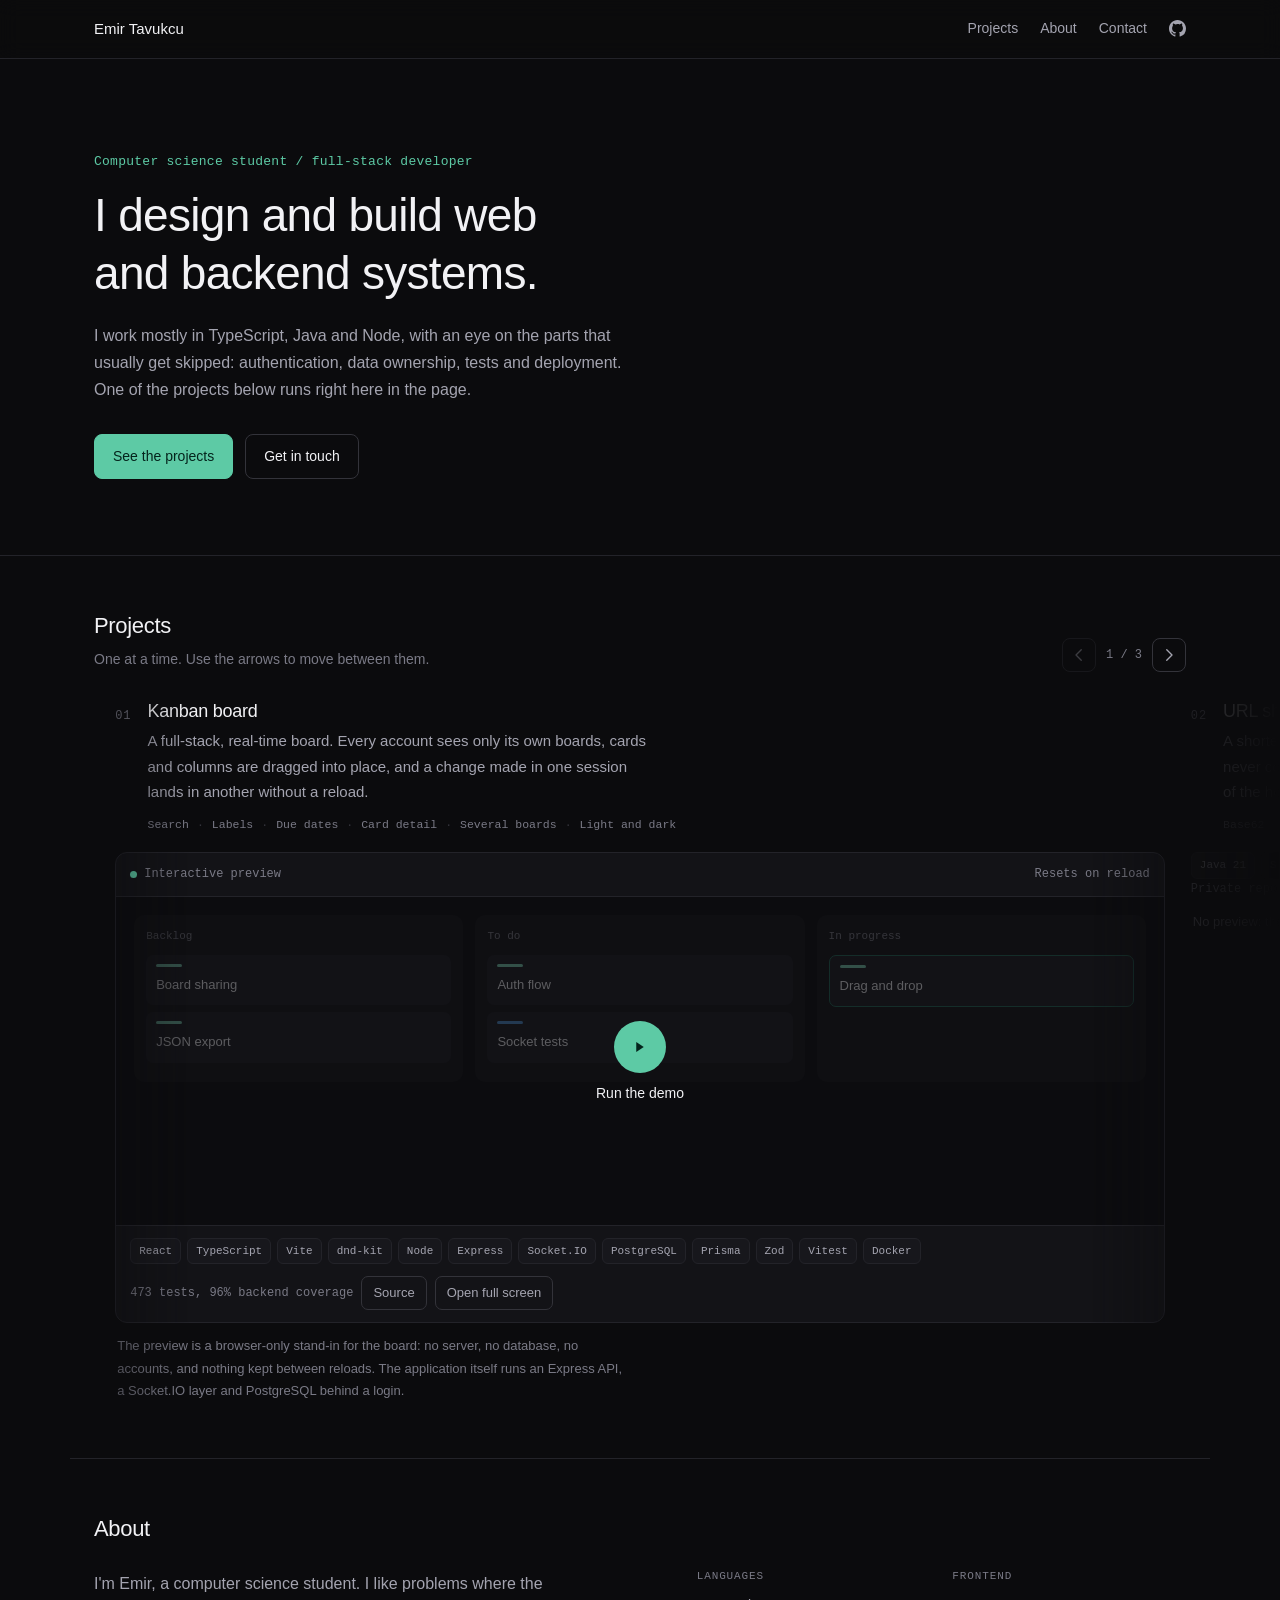
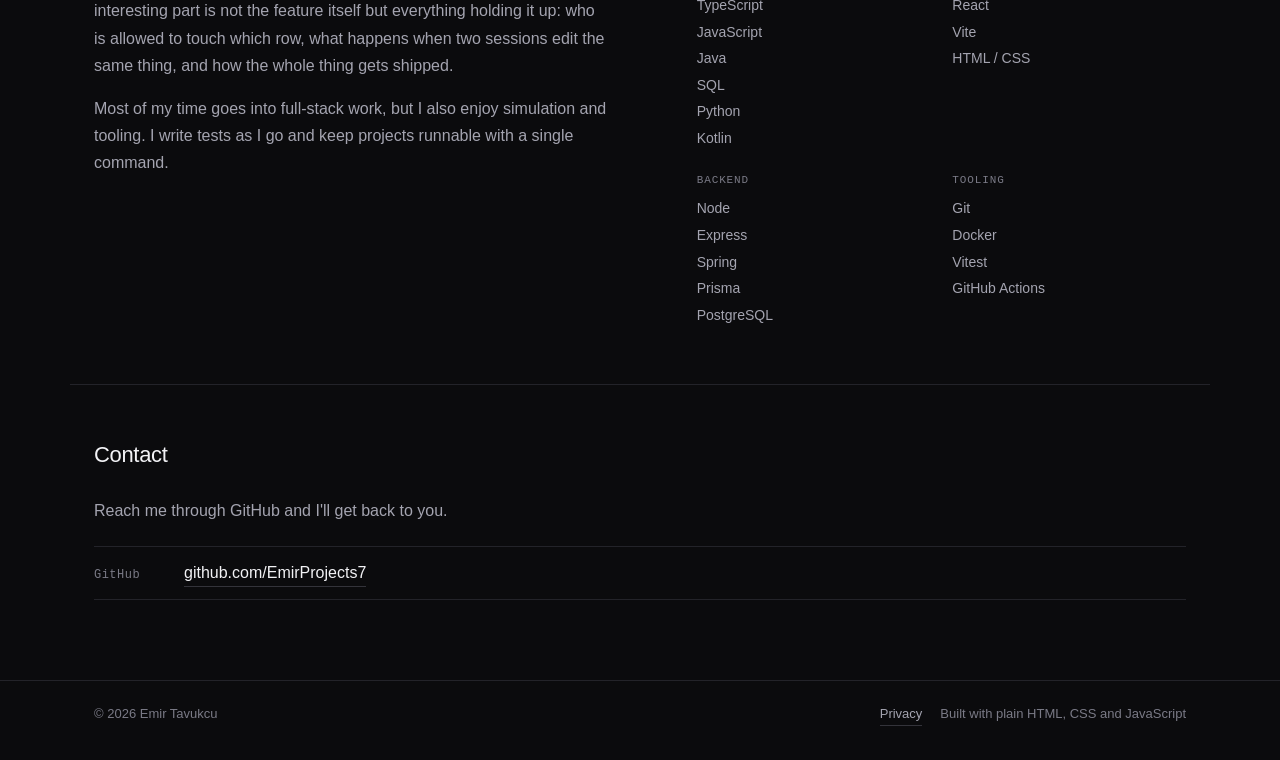
==== commit 1722a5c9: "fix: pin the pointer light to the cursor and let it fall on the page Easing the light towards the po" ====
--- a/index.html
+++ b/index.html
@@ -4,7 +4,7 @@
 <meta charset="utf-8">
 <meta name="viewport" content="width=device-width, initial-scale=1">
 <title>Emir Tavukcu: software developer</title>
-<meta name="description" content="Computer science student and full-stack developer. Web, backend and systems work in TypeScript, Java and Python.">
+<meta name="description" content="Computer science student and full-stack developer. Web, backend and systems work in TypeScript, Java and Node.">
 <meta name="theme-color" content="#0b0b0d">
 <meta property="og:title" content="Emir Tavukcu: software developer">
 <meta property="og:description" content="Computer science student and full-stack developer. Projects you can try in the browser.">
@@ -38,9 +38,9 @@
     <p class="eyebrow">Computer science student / full-stack developer</p>
     <h1>I design and build web<br>and backend systems.</h1>
     <p class="lede">
-      I work mostly in TypeScript, Java and Python, with an eye on the parts that
+      I work mostly in TypeScript, Java and Node, with an eye on the parts that
       usually get skipped: authentication, data ownership, tests and deployment.
-      Every project below can be opened and tried without leaving this page.
+      One of the projects below runs right here in the page.
     </p>
     <div class="hero-actions">
       <a class="btn btn-primary" href="#projects">See the projects</a>
@@ -206,7 +206,9 @@
       <div class="prose">
         <p>
           I'm Emir, a computer science student. I like problems where the interesting
-          part is not the feature itself but everything holding it up.
+          part is not the feature itself but everything holding it up: who is allowed
+          to touch which row, what happens when two sessions edit the same thing, and
+          how the whole thing gets shipped.
         </p>
         <p>
           Most of my time goes into full-stack work, but I also enjoy simulation and
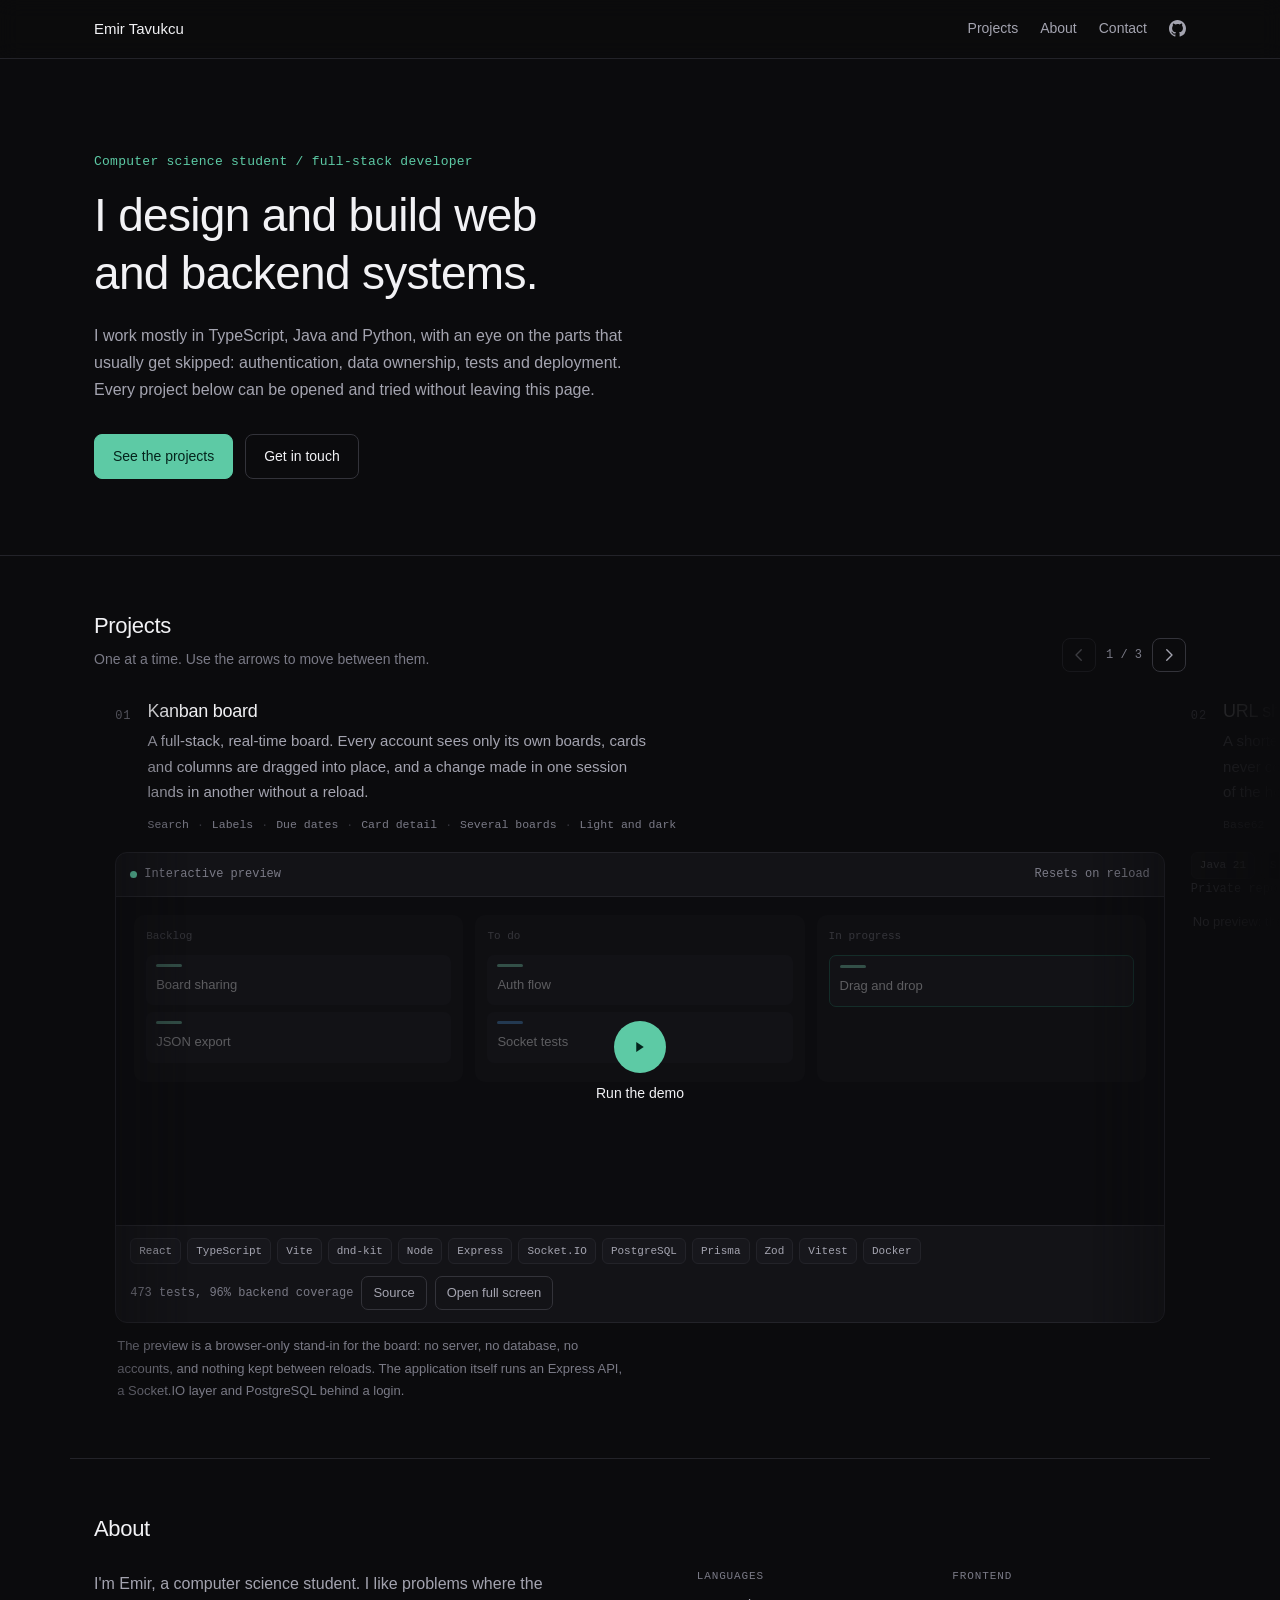
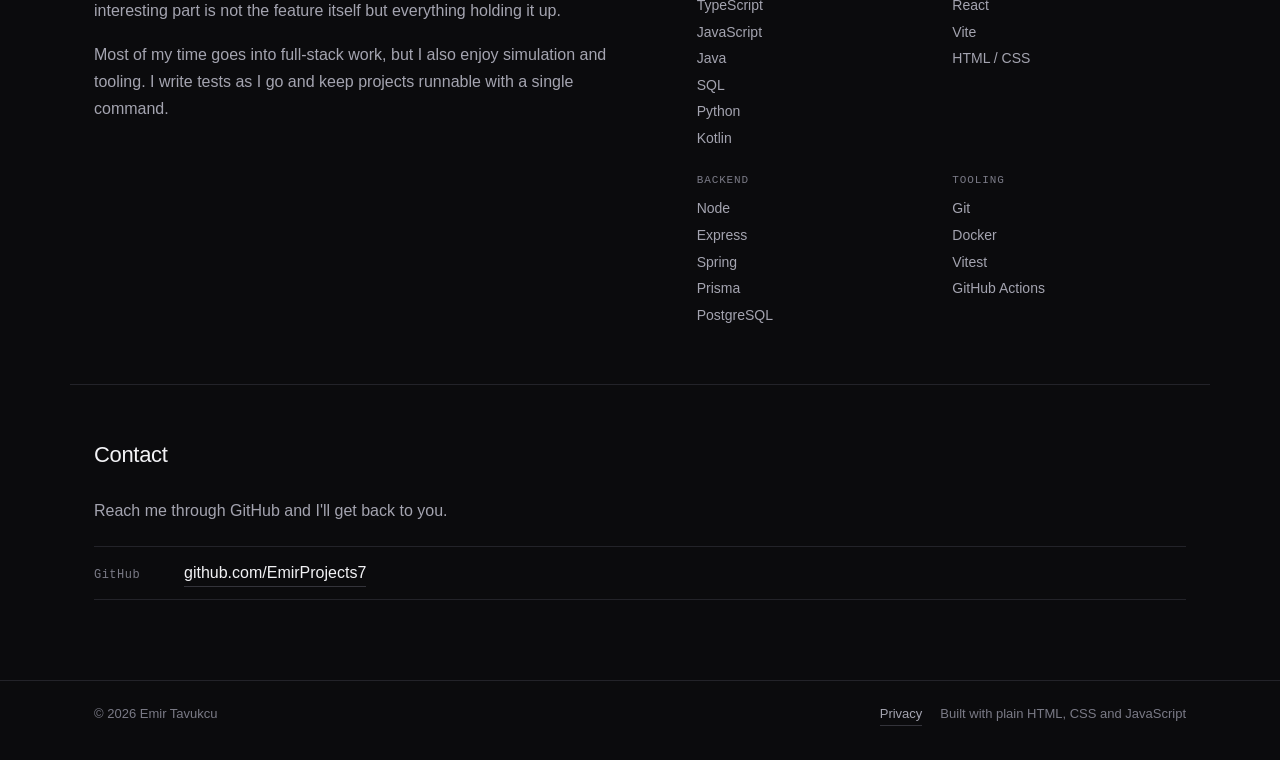
==== commit 2cf0a265: "docs: correct the wording Python replaces Node in the languages named in the hero and in the page de" ====
--- a/index.html
+++ b/index.html
@@ -4,13 +4,13 @@
 <meta charset="utf-8">
 <meta name="viewport" content="width=device-width, initial-scale=1">
 <title>Emir Tavukcu: software developer</title>
-<meta name="description" content="Computer science student and full-stack developer. Web, backend and systems work in TypeScript, Java and Node.">
+<meta name="description" content="Computer science student and full-stack developer. Web, backend and systems work in TypeScript, Java and Python.">
 <meta name="theme-color" content="#0b0b0d">
 <meta property="og:title" content="Emir Tavukcu: software developer">
 <meta property="og:description" content="Computer science student and full-stack developer. Projects you can try in the browser.">
 <meta property="og:type" content="website">
 <link rel="icon" href="data:image/svg+xml,<svg xmlns='http://www.w3.org/2000/svg' viewBox='0 0 100 100'><rect width='100' height='100' rx='20' fill='%230b0b0d'/><text y='68' x='50' text-anchor='middle' font-size='56' font-family='monospace' fill='%235dcaa5'>e</text></svg>">
-<link rel="stylesheet" href="assets/css/style.css?v=21">
+<link rel="stylesheet" href="assets/css/style.css?v=20">
 </head>
 <body>
 
@@ -38,9 +38,9 @@
     <p class="eyebrow">Computer science student / full-stack developer</p>
     <h1>I design and build web<br>and backend systems.</h1>
     <p class="lede">
-      I work mostly in TypeScript, Java and Node, with an eye on the parts that
+      I work mostly in TypeScript, Java and Python, with an eye on the parts that
       usually get skipped: authentication, data ownership, tests and deployment.
-      One of the projects below runs right here in the page.
+      Every project below can be opened and tried without leaving this page.
     </p>
     <div class="hero-actions">
       <a class="btn btn-primary" href="#projects">See the projects</a>
@@ -206,9 +206,7 @@
       <div class="prose">
         <p>
           I'm Emir, a computer science student. I like problems where the interesting
-          part is not the feature itself but everything holding it up: who is allowed
-          to touch which row, what happens when two sessions edit the same thing, and
-          how the whole thing gets shipped.
+          part is not the feature itself but everything holding it up.
         </p>
         <p>
           Most of my time goes into full-stack work, but I also enjoy simulation and
@@ -258,6 +256,6 @@
   </div>
 </footer>
 
-<script src="assets/js/main.js?v=21" defer></script>
+<script src="assets/js/main.js?v=20" defer></script>
 </body>
 </html>
